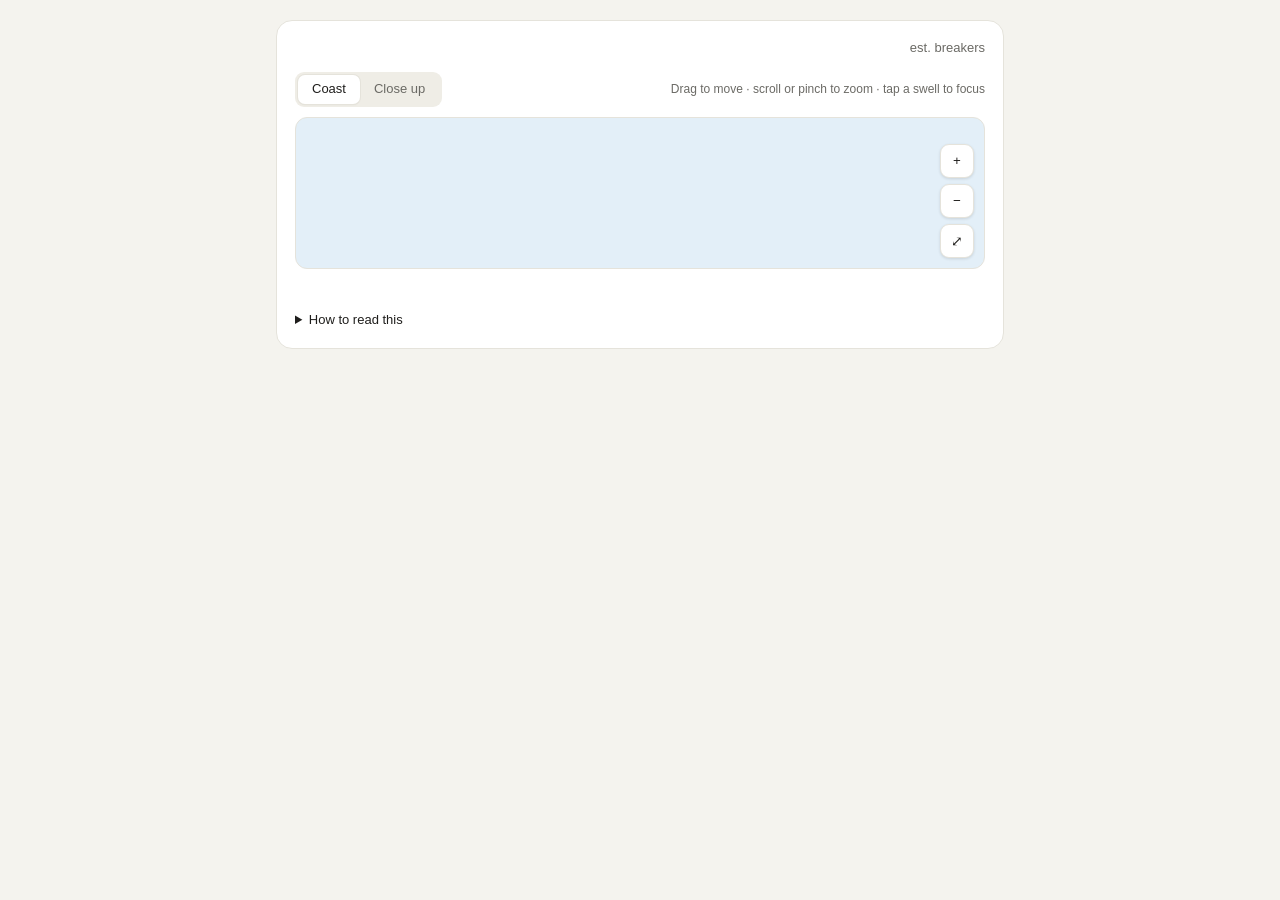
==== ribbons_template.html @ 6754f036 "Add Santa Cruz region and per-swell direction fans - Santa Cruz / Monterey Bay region with Steamer L" ====
<!doctype html>
<html lang="en">
<head>
<meta charset="utf-8">
<meta name="viewport" content="width=device-width, initial-scale=1">
<title>Swell ribbons</title>
<style>
:root{--bg:#f4f3ee;--card:#ffffff;--text:#1f1e1c;--muted:#6b6a65;--line:#e5e3db;--chip:#efede6;
  --water:#e3eff8;--deep:#3d7fb8;--contour:#8fb6d9;--land:#e4e0d3;--coast:#b9b3a1;--halo:#ffffff}
@media (prefers-color-scheme:dark){:root:not([data-theme="light"]){--bg:#161615;--card:#21211f;--text:#efede6;--muted:#a3a19a;--line:#353431;--chip:#2c2b28;
  --water:#13283c;--deep:#4f8fd0;--contour:#2f5577;--land:#34322d;--coast:#55524a;--halo:#21211f}}
:root[data-theme="dark"]{--bg:#161615;--card:#21211f;--text:#efede6;--muted:#a3a19a;--line:#353431;--chip:#2c2b28;
  --water:#13283c;--deep:#4f8fd0;--contour:#2f5577;--land:#34322d;--coast:#55524a;--halo:#21211f}
*{box-sizing:border-box}
body{margin:0;background:var(--bg);color:var(--text);font:15px/1.45 -apple-system,BlinkMacSystemFont,"Segoe UI",Roboto,sans-serif;-webkit-font-smoothing:antialiased}
main{max-width:760px;margin:0 auto;padding:20px 16px 40px}
.card{background:var(--card);border:1px solid var(--line);border-radius:16px;padding:18px}
.top{display:flex;justify-content:space-between;align-items:flex-start;gap:12px}
h1{font-size:24px;font-weight:650;margin:0;letter-spacing:-.01em}
.sub{color:var(--muted);font-size:13px}
.size{text-align:right;flex:none}
.big{font-size:34px;font-weight:650;line-height:1.05;letter-spacing:-.02em;font-variant-numeric:tabular-nums}
.summary{margin:12px 0 0;font-size:15px}
.summary b{font-weight:600}
.bar-row{display:flex;justify-content:space-between;align-items:center;gap:12px;margin:14px 0 10px}
.seg{display:inline-flex;background:var(--chip);border-radius:9px;padding:3px}
.seg button{border:0;background:transparent;color:var(--muted);font:inherit;font-size:13px;padding:5px 14px;border-radius:7px;cursor:pointer}
.seg button.on{background:var(--card);color:var(--text);box-shadow:0 0 0 1px var(--line),0 1px 2px rgba(0,0,0,.06)}
.hint{font-size:12px;color:var(--muted)}
.map{position:relative;border-radius:12px;overflow:hidden;background:var(--water);border:1px solid var(--line)}
.map svg{display:block;width:100%;height:100%;touch-action:none;cursor:grab;user-select:none;-webkit-user-select:none}
.map svg.grabbing{cursor:grabbing}
.zoom{position:absolute;right:10px;bottom:10px;display:flex;flex-direction:column;gap:6px}
.zoom button{width:34px;height:34px;border-radius:9px;border:1px solid var(--line);background:var(--card);color:var(--text);font:600 18px/1 inherit;cursor:pointer;display:grid;place-items:center;box-shadow:0 1px 3px rgba(0,0,0,.12)}
.zoom button:hover{border-color:var(--muted)}
.legend svg,.row svg{flex:none;display:block}
.flow{animation:flow 1.6s linear infinite}
@keyframes flow{to{stroke-dashoffset:var(--dash)}}
.pulse{animation:pulse 2.4s ease-out infinite;transform-box:fill-box;transform-origin:center}
@keyframes pulse{from{transform:scale(1);opacity:.55}to{transform:scale(2.6);opacity:0}}
@media (prefers-reduced-motion:reduce){.flow,.pulse{animation:none}}
.rib{cursor:pointer}
.legend{display:flex;flex-wrap:wrap;gap:6px 16px;margin-top:10px;font-size:12px;color:var(--muted)}
.legend span{display:inline-flex;align-items:center;gap:6px}
.rows{margin-top:16px;display:grid;gap:8px}
.row{display:grid;grid-template-columns:52px 1fr auto;gap:12px;align-items:center;padding:11px 12px;border:1px solid var(--line);border-radius:12px;cursor:pointer;background:transparent;color:inherit;font:inherit;text-align:left;width:100%;transition:opacity .15s,border-color .15s}
.row:hover{border-color:var(--muted)}
.row.on{border-color:var(--sw);box-shadow:inset 3px 0 0 var(--sw)}
.row.dim{opacity:.45}
.name{font-weight:600}
.meta{font-size:12px;color:var(--muted)}
.chip{display:inline-block;font-size:11px;font-weight:600;padding:1px 7px;border-radius:99px;margin-left:6px;vertical-align:1px;white-space:nowrap}
.track{position:relative;height:8px;background:var(--chip);border-radius:4px;margin-top:7px;overflow:hidden}
.track i{position:absolute;left:0;top:0;bottom:0;border-radius:4px}
.num{text-align:right;font-variant-numeric:tabular-nums;white-space:nowrap}
.num b{font-size:20px;font-weight:650;letter-spacing:-.01em}
.note{font-size:12px;color:var(--muted);margin-top:5px}
details.foot{font-size:13px;color:var(--muted);margin-top:16px}
details.foot summary{cursor:pointer;color:var(--text);font-weight:500}
details.foot p{margin:8px 0 0}
@media (max-width:520px){
  .card{padding:14px;border-radius:14px}
  main{padding:12px 10px 32px}
  h1{font-size:21px}.big{font-size:28px}
  .hint{display:none}
  .row{grid-template-columns:44px 1fr auto;gap:10px;padding:10px}
  .num b{font-size:17px}
}
</style>
</head>
<body>
<main>
<div class="card">
  <div class="top">
    <div><h1 id="spot"></h1><div class="sub" id="when"></div></div>
    <div class="size"><div class="big" id="size"></div><div class="sub">est. breakers</div></div>
  </div>
  <p class="summary" id="summary"></p>
  <div class="bar-row">
    <div class="seg" role="tablist" aria-label="Map zoom">
      <button id="z-coast" class="on" role="tab" onclick="setView('coast')">Coast</button>
      <button id="z-cove" role="tab" onclick="setView('cove')">Close up</button>
    </div>
    <span class="hint">Drag to move · scroll or pinch to zoom · tap a swell to focus</span>
  </div>
  <div class="map"><svg id="map" role="img" aria-label="Map of swells bending into the spot. Drag to move, scroll or pinch to zoom."></svg>
    <div class="zoom"><button onclick="zoomBtn(2)" aria-label="Zoom in">+</button><button onclick="zoomBtn(0.5)" aria-label="Zoom out">−</button><button onclick="setView('coast')" aria-label="Show the whole map" style="font-size:14px">⤢</button></div></div>
  <div class="legend" id="legend"></div>
  <div class="rows" id="rows"></div>
  <details class="foot">
    <summary>How to read this</summary>
    <p>Each ribbon is one swell, following the path it takes as it bends over the real seafloor (NOAA depth data).
      Its width is the swell's estimated height along the way, so you can see it shrink as it wraps in.
      The moving dots show the direction of travel.</p>
    <p>A dashed line is a swell that's out there but misses this spot. It's drawn from the part of the swell aimed most
      directly at the spot, and stops at the ring, the closest that part ever gets. The dotted line shows the gap.
      Darker water is deeper; the thin lines are the 10, 20 and 50 m depth contours.</p>
    <p>The small fan next to each swell shows its spread of directions offshore: the dashed outline is all of it,
      the solid part is what reaches the spot. Tap a swell to see its fan over the map, with a grey ring marking the
      directions that are open to the spot.</p>
    <p>Zoom in toward the spot and the map switches to a detailed 10 m depth grid, and thin colored lines appear:
      individual wave paths, so you can see them fan out or focus on the reef.</p>
  </details>
</div>
</main>
<script>
const DATA=/*DATA*/null;
const NS="http://www.w3.org/2000/svg";
let focus=null, dragged=false;
const el=(t,a,parent)=>{const e=document.createElementNS(NS,t);for(const k in a)e.setAttribute(k,a[k]);if(parent)parent.appendChild(e);return e};
const ptsToD=(p,close)=>p.length<2?"M0 0":"M"+p.map(q=>q[0]+" "+(-q[1])).join("L")+(close?"Z":"");
const shapeD=rings=>rings.map(r=>ptsToD(r,true)).join("");
const COMPASS=["N","NNE","NE","ENE","E","ESE","SE","SSE","S","SSW","SW","WSW","W","WNW","NW","NNW"];
const kind=s=>s.tp>=13?"groundswell":s.tp>=9?"swell":"wind swell";
const name=s=>`${s.tp}s ${s.short.split(" ")[1]} ${kind(s)}`;
const km=m=>m<1000?`${Math.round(m/50)*50} m`:`${(m/1000).toFixed(1)} km`;
// directions holding the middle 80% of a swell's energy, e.g. "285–330°"
function spread(s){
  const F=s.fan,rel=F.dirs.map(d=>((d-s.dp+540)%360)-180),o=rel.map((r,i)=>i).sort((a,b)=>rel[a]-rel[b]);
  const tot=F.off.reduce((a,b)=>a+b,0);let c=0,lo=null,hi=null;
  for(const i of o){c+=F.off[i];if(lo===null&&c>=0.1*tot)lo=rel[i];if(hi===null&&c>=0.9*tot)hi=rel[i]}
  return `±${Math.round((hi-lo)/2)}°`;
}
const fmt=v=>v>=10?Math.round(v):Math.round(v*10)/10;

function status(s){
  if(s.blocked){
    const bp=s.blocked_path;
    if(!bp)return{chip:"Misses",note:`The coast is in the way from this direction.`};
    return bp.hits_coast
      ?{chip:"Blocked",note:`Even the part aimed at ${DATA.spot} hits the coast ${km(bp.miss_m)} ${bp.side} of it first.`}
      :{chip:"Misses",note:`Even the part aimed at ${DATA.spot} bends away and passes ${km(bp.miss_m)} ${bp.side} of it.`};
  }
  if(s.edge_only!==undefined)return{chip:"Partly blocked",
    note:`A swell spreads over a range of directions around its average (${s.dp}°). Most of it is blocked here; only the edge coming from around ${s.edge_only}° (${COMPASS[Math.round(s.edge_only/22.5)%16]}) reaches ${DATA.spot}.`};
  if(s.strands.length>1)return{chip:`${s.strands.length} routes`,note:`Wraps in by ${s.strands.length} separate routes.`};
  return{chip:"",note:""};
}

function ribbon(xs,ys,hs,mPerFt){
  const L=[],R=[];
  for(let i=0;i<xs.length;i++){
    const a=Math.max(i-2,0),b=Math.min(i+2,xs.length-1);
    let tx=xs[b]-xs[a],ty=ys[b]-ys[a];const n=Math.hypot(tx,ty)||1;tx/=n;ty/=n;
    const w=Math.max(hs[i]*mPerFt/2,mPerFt*0.4);
    L.push([xs[i]-ty*w,ys[i]+tx*w]);R.push([xs[i]+ty*w,ys[i]-tx*w]);
  }
  return ptsToD(L.concat(R.reverse()),true);
}

// first point of a path that sits comfortably inside the view, for its label
function anchor(xs,ys,box,pad){
  const [x0,x1,y0,y1]=box;
  for(let i=0;i<xs.length;i++)if(xs[i]>x0+pad&&xs[i]<x1-pad&&ys[i]>y0+pad&&ys[i]<y1-pad)return i;
  return -1;
}

function niceScale(W){
  const t=W*0.22;const p=10**Math.floor(Math.log10(t));
  for(const m of [5,2,1])if(m*p<=t)return m*p;return p;
}

/* ---------- camera ---------- */
const WORLD=DATA.views.coast.box, FINE=DATA.views.cove.extent||DATA.views.cove.box;
const ASPECT=(WORLD[1]-WORLD[0])/(WORLD[3]-WORLD[2]);           // width / height, fixed
const MIN_W=400, MAX_W=WORLD[1]-WORLD[0];
let cam={cx:(WORLD[0]+WORLD[1])/2,cy:(WORLD[2]+WORLD[3])/2,w:MAX_W};
const box=c=>[c.cx-c.w/2,c.cx+c.w/2,c.cy-c.w/ASPECT/2,c.cy+c.w/ASPECT/2];
function clampCam(c){
  c.w=Math.min(Math.max(c.w,MIN_W),MAX_W);const h=c.w/ASPECT;
  c.cx=Math.min(Math.max(c.cx,WORLD[0]+c.w/2),WORLD[1]-c.w/2);
  c.cy=Math.min(Math.max(c.cy,WORLD[2]+h/2),WORLD[3]-h/2);
  return c;
}
function presetCam(b){                                            // fit a box, keeping the aspect
  const w=Math.max(b[1]-b[0],(b[3]-b[2])*ASPECT);
  return clampCam({cx:(b[0]+b[1])/2,cy:(b[2]+b[3])/2,w});
}
const PRESETS={coast:presetCam(WORLD),cove:presetCam(DATA.views.cove.box)};

/* ---------- static layers: built once, they just move with the camera ---------- */
const svg=document.getElementById("map");
document.querySelector(".map").style.aspectRatio=`${ASPECT}`;
const defs=el("defs",{},svg);
// soft-edged window for the 10 m detail, so it blends into the 90 m map instead of showing a box
const [fx0,fx1,fy0,fy1]=FINE,feather=Math.min(fx1-fx0,fy1-fy0)*0.09;
const fil=el("filter",{id:"feather",x:fx0-feather*3,y:-fy1-feather*3,width:fx1-fx0+feather*6,height:fy1-fy0+feather*6,filterUnits:"userSpaceOnUse"},defs);
el("feGaussianBlur",{stdDeviation:feather},fil);
const mask=el("mask",{id:"fineMask",maskUnits:"userSpaceOnUse",x:fx0-feather*3,y:-fy1-feather*3,width:fx1-fx0+feather*6,height:fy1-fy0+feather*6},defs);
el("rect",{x:fx0+feather*1.5,y:-fy1+feather*1.5,width:fx1-fx0-feather*3,height:fy1-fy0-feather*3,fill:"#fff",filter:"url(#feather)"},mask);
// and its inverse, to fade the 90 m coastline out where the 10 m one takes over
const inv=el("mask",{id:"coarseMask",maskUnits:"userSpaceOnUse",x:WORLD[0]-1e4,y:-WORLD[3]-1e4,width:WORLD[1]-WORLD[0]+2e4,height:WORLD[3]-WORLD[2]+2e4},defs);
el("rect",{x:WORLD[0]-1e4,y:-WORLD[3]-1e4,width:WORLD[1]-WORLD[0]+2e4,height:WORLD[3]-WORLD[2]+2e4,fill:"#fff"},inv);
const invHole=el("rect",{x:fx0+feather*1.5,y:-fy1+feather*1.5,width:fx1-fx0-feather*3,height:fy1-fy0-feather*3,fill:"#000",filter:"url(#feather)"},inv);

function seabed(v,parent){
  (v.bands||[]).forEach((b,i)=>{for(const sh of b.shapes)el("path",{d:shapeD(sh),fill:"var(--deep)","fill-opacity":0.10+0.08*i,"fill-rule":"evenodd"},parent)});
  for(const lev of ["10","20","50"])for(const s of (v.depth[lev]||[]))
    el("path",{d:ptsToD(s),fill:"none",stroke:"var(--contour)","stroke-width":lev==="10"?0.6:0.8,"stroke-opacity":0.8,"vector-effect":"non-scaling-stroke"},parent);
}
function land(v,parent){
  for(const sh of v.land)el("path",{d:shapeD(sh),fill:"var(--land)","fill-rule":"evenodd",stroke:"var(--coast)","stroke-width":0.8,"vector-effect":"non-scaling-stroke"},parent);
}
const gSea=el("g",{},svg);  seabed(DATA.views.coast,gSea);
const gFineSea=el("g",{mask:"url(#fineMask)"},svg);
el("rect",{x:fx0,y:-fy1,width:fx1-fx0,height:fy1-fy0,fill:"var(--water)"},gFineSea); seabed(DATA.views.cove,gFineSea);
const gRays=el("g",{mask:"url(#fineMask)"},svg);
const rayGroups=DATA.swells.map(s=>{
  const g=el("g",{},gRays);
  for(const st of s.strands)for(const [rx,ry] of (st.rays||[]))
    el("path",{d:ptsToD(rx.map((x,k)=>[x,ry[k]])),fill:"none",stroke:s.color,"stroke-opacity":0.55,"stroke-width":0.9,"vector-effect":"non-scaling-stroke"},g);
  return g;
});
const gDyn=el("g",{},svg);                                        // ribbons etc, redrawn each frame
const gLand=el("g",{mask:"url(#coarseMask)"},svg); land(DATA.views.coast,gLand);
const gFineLand=el("g",{mask:"url(#fineMask)"},svg); land(DATA.views.cove,gFineLand);
const gTop=el("g",{},svg);                                        // marker, labels, scale, north

/* ---------- per-frame drawing ---------- */
function draw(){
  const b=box(cam),[x0,x1,y0,y1]=b,W=x1-x0,H=y1-y0;
  svg.setAttribute("viewBox",`${x0} ${-y1} ${W} ${H}`);
  const px=W/Math.max(svg.clientWidth,300);
  const zoom=MAX_W/W;                                             // 1 = whole map
  const mPerFt=px*Math.min(2.4*zoom**0.3,6);
  // 10 m detail fades in as you zoom toward the spot; individual wave paths too
  const fineW=fx1-fx0, t=Math.min(Math.max((2.6*fineW-W)/(1.4*fineW),0),1);
  gFineSea.style.opacity=gFineLand.style.opacity=t;invHole.setAttribute("fill-opacity",t);
  gFineSea.style.display=gFineLand.style.display=t>0?"":"none";
  gRays.style.opacity=t;gRays.style.display=t>0?"":"none";
  rayGroups.forEach((g,i)=>g.style.display=focus!==null&&focus!==i?"none":"");
  for(const [k,c] of Object.entries(PRESETS)){
    const on=Math.abs(c.w-cam.w)<c.w*0.03&&Math.hypot(c.cx-cam.cx,c.cy-cam.cy)<c.w*0.03;
    const btn=document.getElementById("z-"+k);btn.classList.toggle("on",on);btn.setAttribute("aria-selected",on);
  }
  gDyn.replaceChildren();gTop.replaceChildren();
  const g=gDyn,labels=[],rings=[];
  DATA.swells.forEach((s,i)=>{
    const dim=focus!==null&&focus!==i, op=dim?0.1:1;
    for(const st of s.strands.filter(st=>st.x.length>=2)){
      const d=ribbon(st.x,st.y,st.h,mPerFt);
      el("path",{d,fill:"none",stroke:"var(--halo)","stroke-opacity":0.7*op,"stroke-width":px*3,"stroke-linejoin":"round"},g);
      const rb=el("path",{d,class:"rib","data-i":i,fill:s.color,"fill-opacity":(t>0.5?0.45:0.62)*op,stroke:s.color,"stroke-opacity":op,"stroke-width":px*1,"stroke-linejoin":"round"},g);
      if(!dim){
        const dash=px*14;
        el("path",{d:ptsToD(st.x.map((x,k)=>[x,st.y[k]])),fill:"none",stroke:"#fff","stroke-opacity":0.9,"stroke-width":px*1.8,
          "stroke-linecap":"round",class:"flow",style:`stroke-dasharray:${px*0.1} ${dash};--dash:${-dash}px`},g);
      }
    }
    const main=s.strands.filter(st=>st.x.length>=2).sort((a,b)=>b.share-a.share)[0];
    if(main&&!dim){const k=anchor(main.x,main.y,b,px*30);if(k>=0)labels.push({i,x:main.x[k],y:main.y[k],s,text:`${s.short} · ${fmt(s.off_ft)} ft`})}
    if(s.blocked_path&&s.blocked_path.x.length>=2){
      const bp=s.blocked_path,n=bp.x.length-1,col=s.color,o=0.85*op;
      const ex=bp.x[n],ey=bp.y[n];
      el("path",{d:`M${ex} ${-ey}L0 0`,stroke:"var(--text)","stroke-opacity":0.55*op,"stroke-width":px*1.2,"stroke-dasharray":`${px*1} ${px*4}`,"stroke-linecap":"round"},g);
      el("path",{d:ptsToD(bp.x.map((x,k)=>[x,bp.y[k]])),class:"rib","data-i":i,fill:"none",stroke:col,"stroke-opacity":o,"stroke-width":px*2.2,"stroke-dasharray":`${px*6} ${px*5}`,"stroke-linecap":"round"},g);
      el("circle",{cx:ex,cy:-ey,r:px*5,fill:"var(--halo)",stroke:col,"stroke-opacity":op,"stroke-width":px*2},gTop);
      rings.push({x:ex-px*8,y:-ey-px*8,w:px*16,h:px*16});
      if(!dim){
        const k=anchor(bp.x,bp.y,b,px*30);
        if(k>=0&&k<n-2)labels.push({i,x:bp.x[k],y:bp.y[k],s,text:`${s.short} · ${fmt(s.off_ft)} ft`,ghost:true});
        const dd=Math.hypot(ex,ey)||1;
        if(ex>x0&&ex<x1&&ey>y0&&ey<y1)labels.push({i,x:ex,y:ey,away:[ex/dd,ey/dd],s,ghost:true,
          text:bp.hits_coast?`hits the coast ${km(bp.miss_m)} away`:`misses ${DATA.spot} by ${km(bp.miss_m)}`});
      }
    }
  });

  const G=gTop;
  // focused swell: its spread of directions as a big fan over the spot, so you can see which
  // part points at open water and which part points at the coast
  if(focus!==null&&DATA.swells[focus].fan){
    const s=DATA.swells[focus],R=px*Math.min(110,svg.clientWidth*0.28);
    const win=s.fan.window||[],bins=DATA.dir_bins||[];
    el("circle",{cx:0,cy:0,r:R,fill:"var(--halo)","fill-opacity":0.55,stroke:"var(--muted)","stroke-opacity":0.5,"stroke-width":px,"stroke-dasharray":`${px*3} ${px*3}`},G);
    // the spot's open window at this period: a ring, solid where swell can get in
    bins.forEach((d,i)=>{if((win[i]||0)<0.15)return;
      const a0=(d-2.5)*Math.PI/180,a1=(d+2.5)*Math.PI/180,rr=R+px*5;
      el("path",{d:`M${rr*Math.sin(a0)} ${-rr*Math.cos(a0)}A${rr} ${rr} 0 0 1 ${rr*Math.sin(a1)} ${-rr*Math.cos(a1)}`,fill:"none",stroke:"var(--text)","stroke-opacity":0.25+0.5*win[i],"stroke-width":px*4},G)});
    el("path",{d:fanPts(s,R,0,0,"off"),fill:s.color,"fill-opacity":0.15,stroke:s.color,"stroke-width":px*1.5,"stroke-dasharray":`${px*4} ${px*3}`,"stroke-linejoin":"round"},G);
    el("path",{d:fanPts(s,R,0,0,"open"),fill:s.color,"fill-opacity":0.85,stroke:s.color,"stroke-width":px*1.5,"stroke-linejoin":"round"},G);
  }
  // spot marker
  el("circle",{cx:0,cy:0,r:px*7,fill:"var(--text)",class:"pulse"},G);
  el("circle",{cx:0,cy:0,r:px*6,fill:"var(--text)",stroke:"var(--halo)","stroke-width":px*2.5},G);
  const spotW=(DATA.spot.length*7.6+30)*px,flip=spotW>x1-px*6;
  const tx=el("text",{x:flip?-px*12:px*12,y:px*4.5,"text-anchor":flip?"end":"start","font-size":px*13,"font-weight":650,fill:"var(--text)",stroke:"var(--halo)","stroke-width":px*3.5,"paint-order":"stroke","stroke-linejoin":"round"},G);
  tx.textContent=DATA.spot;

  // swell labels: pills nudged apart and kept inside the map
  const fs=px*11.5,lh=px*20,sc=niceScale(W);
  const placed=[{x:x1-px*40,y:-y1,w:px*40,h:px*44},{x:x0,y:-y0-px*40,w:sc+px*30,h:px*40},
                {x:x1-px*54,y:-y0-px*134,w:px*54,h:px*134},                                     // zoom buttons
                {x:flip?-spotW+px*10:-px*10,y:-px*12,w:spotW,h:px*22},...rings];
  for(const L of labels){
    const w=(L.text.length*6.4+18)*px;
    if(L.away){L.x+=L.away[0]*(w/2+px*12);L.y+=L.away[1]*(lh/2+px*12)}
    let x=Math.min(Math.max(L.x-w/2,x0+px*8),x1-w-px*8),y=Math.min(Math.max(-L.y-lh/2,-y1+px*8),-y0-lh-px*8);
    const free=(cx,cy)=>cy>=-y1+px*4&&cy+lh<=-y0-px*4&&!placed.some(p=>cx<p.x+p.w+px*3&&cx+w+px*3>p.x&&cy<p.y+(p.h||lh)+px*3&&cy+lh+px*3>p.y);
    const cands=[[x,y]];
    for(let k=1;k<=10;k++)cands.push([x,y-k*(lh+px*4)],[x,y+k*(lh+px*4)]);
    for(const dx of [0.35,0.7])cands.push([Math.min(x+W*dx,x1-w-px*8),y]);
    [x,y]=cands.find(([cx,cy])=>free(cx,cy))||[x,y];
    placed.push({x,y,w});
    const gl=el("g",{class:"rib","data-i":L.i},G);
    el("rect",{x,y,width:w,height:lh,rx:lh/2,fill:L.ghost?"var(--halo)":L.s.color,stroke:L.s.color,"stroke-width":px*1.5},gl);
    const tt=el("text",{x:x+w/2,y:y+lh/2+fs*0.36,"font-size":fs,"font-weight":600,"text-anchor":"middle",fill:L.ghost?L.s.color:"#fff"},gl);
    tt.textContent=L.text;
  }

  // north arrow
  const nx=x1-px*24,ny=-y1+px*26;
  el("circle",{cx:nx,cy:ny,r:px*15,fill:"var(--halo)","fill-opacity":0.85},G);
  el("path",{d:`M${nx} ${ny-px*10}L${nx+px*5.5} ${ny+px*6}L${nx} ${ny+px*3}L${nx-px*5.5} ${ny+px*6}Z`,fill:"var(--text)"},G);
  // scale bar
  const sx=x0+px*14,sy=-y0-px*16;
  el("rect",{x:sx-px*6,y:sy-px*18,width:sc+px*12,height:px*28,rx:px*5,fill:"var(--halo)","fill-opacity":0.85},G);
  el("path",{d:`M${sx} ${sy-px*4}V${sy}H${sx+sc}V${sy-px*4}`,fill:"none",stroke:"var(--text)","stroke-width":px*1.5},G);
  const stx=el("text",{x:sx+sc/2,y:sy-px*6,"font-size":px*11,"text-anchor":"middle",fill:"var(--text)"},G);
  stx.textContent=sc>=1000?`${sc/1000} km`:`${sc} m`;
}

let raf=0;const redraw=()=>{if(!raf)raf=requestAnimationFrame(()=>{raf=0;draw()})};

/* ---------- interaction ---------- */
function toWorld(clientX,clientY){
  const r=svg.getBoundingClientRect(),[x0,,,y1]=box(cam);
  return [x0+(clientX-r.left)/r.width*cam.w, y1-(clientY-r.top)/r.height*(cam.w/ASPECT)];
}
function zoomAt(f,clientX,clientY){                               // f > 1 zooms in, keeping the point under the cursor fixed
  const [wx,wy]=toWorld(clientX,clientY);
  const w=Math.min(Math.max(cam.w/f,MIN_W),MAX_W),k=w/cam.w;
  cam.cx=wx+(cam.cx-wx)*k;cam.cy=wy+(cam.cy-wy)*k;cam.w=w;clampCam(cam);redraw();
}
let anim=0;
function flyTo(target,ms=450){
  cancelAnimationFrame(anim);const from={...cam},t0=performance.now();
  const step=now=>{
    const u=Math.min((now-t0)/ms,1),e=u<.5?2*u*u:1-(-2*u+2)**2/2;
    const lw=Math.log(from.w)+(Math.log(target.w)-Math.log(from.w))*e;
    cam={cx:from.cx+(target.cx-from.cx)*e,cy:from.cy+(target.cy-from.cy)*e,w:Math.exp(lw)};
    draw();if(u<1)anim=requestAnimationFrame(step);
  };
  anim=requestAnimationFrame(step);
}
function setView(v){flyTo(PRESETS[v])}
function zoomBtn(f){const r=svg.getBoundingClientRect();cancelAnimationFrame(anim);
  const w=Math.min(Math.max(cam.w/f,MIN_W),MAX_W);flyTo(clampCam({...cam,w}),250)}

svg.addEventListener("wheel",e=>{
  e.preventDefault();cancelAnimationFrame(anim);
  const dy=e.deltaMode===1?e.deltaY*16:e.deltaY;
  zoomAt(Math.exp(-dy*(e.ctrlKey?0.01:0.002)),e.clientX,e.clientY);
},{passive:false});
svg.addEventListener("dblclick",e=>{e.preventDefault();const [wx,wy]=toWorld(e.clientX,e.clientY);
  flyTo(clampCam({cx:wx,cy:wy,w:cam.w/2}),300)});

const ptrs=new Map();let pinch=null,downAt=null;
svg.addEventListener("pointerdown",e=>{
  cancelAnimationFrame(anim);
  ptrs.set(e.pointerId,{x:e.clientX,y:e.clientY});
  if(ptrs.size===1){downAt={x:e.clientX,y:e.clientY};dragged=false}
  if(ptrs.size===2){const [a,b]=[...ptrs.values()];pinch={d:Math.hypot(a.x-b.x,a.y-b.y),mx:(a.x+b.x)/2,my:(a.y+b.y)/2};dragged=true}
});
svg.addEventListener("pointermove",e=>{
  const p=ptrs.get(e.pointerId);if(!p)return;
  const r=svg.getBoundingClientRect(),mpp=cam.w/r.width;
  if(ptrs.size===1){
    if(!dragged&&Math.hypot(e.clientX-downAt.x,e.clientY-downAt.y)>5){dragged=true;svg.setPointerCapture(e.pointerId);svg.classList.add("grabbing")}
    if(dragged){cam.cx-=(e.clientX-p.x)*mpp;cam.cy+=(e.clientY-p.y)*mpp;clampCam(cam);redraw()}
  }
  p.x=e.clientX;p.y=e.clientY;
  if(ptrs.size===2&&pinch){
    const [a,b]=[...ptrs.values()],d=Math.hypot(a.x-b.x,a.y-b.y),mx=(a.x+b.x)/2,my=(a.y+b.y)/2;
    cam.cx-=(mx-pinch.mx)*mpp;cam.cy+=(my-pinch.my)*mpp;
    zoomAt(d/pinch.d,mx,my);pinch={d,mx,my};
  }
});
const up=e=>{
  ptrs.delete(e.pointerId);if(ptrs.size<2)pinch=null;
  if(ptrs.size===0)svg.classList.remove("grabbing");
};
svg.addEventListener("pointerup",up);svg.addEventListener("pointercancel",up);
svg.addEventListener("click",e=>{                                 // tap a ribbon or label to focus it
  if(dragged)return;
  const hit=e.target.closest("[data-i]");
  if(hit){const i=+hit.dataset.i;focus=focus===i?null:i;render()}
});

// A swell's spread of directions as a fan around a centre point, petals pointing where it comes FROM.
// Outline = all of the swell offshore; solid = the part that reaches the spot. Radius ~ height.
function fanPts(s,R,cx,cy,key){
  const F=s.fan;if(!F||!F.dirs.length)return"";
  const idx=F.dirs.map((d,i)=>i).sort((a,b)=>((F.dirs[a]-s.dp+540)%360)-((F.dirs[b]-s.dp+540)%360));
  const pts=[[cx,cy]];
  for(const i of idx){
    const v=Math.sqrt(key==="open"?F.off[i]*F.open[i]:F.off[i]);          // radius ~ height, not energy
    for(const db of [-2.5,2.5]){const b=(F.dirs[i]+db)*Math.PI/180;pts.push([cx+R*v*Math.sin(b),cy-R*v*Math.cos(b)])}
  }
  return "M"+pts.map(p=>p[0].toFixed(2)+" "+p[1].toFixed(2)).join("L")+"Z";
}
function fanSVG(s,size){
  const r=size/2,R=r-3;
  return `<svg width="${size}" height="${size}" viewBox="0 0 ${size} ${size}" aria-label="spread of directions; filled part reaches the spot">
    <circle cx="${r}" cy="${r}" r="${r-1}" fill="none" stroke="var(--line)" stroke-width="1.5"/>
    <text x="${r}" y="8.5" font-size="7.5" text-anchor="middle" fill="var(--muted)">N</text>
    <path d="${fanPts(s,R,r,r,"off")}" fill="${s.color}" fill-opacity=".14" stroke="${s.color}" stroke-opacity=".7" stroke-width="1" stroke-dasharray="2 2" stroke-linejoin="round"/>
    <path d="${fanPts(s,R,r,r,"open")}" fill="${s.color}" stroke="${s.color}" stroke-width="1" stroke-linejoin="round"/>
    <circle cx="${r}" cy="${r}" r="2.2" fill="var(--text)"/>
  </svg>`;
}

function dial(s,size){
  const r=size/2,a=(s.dp-90)*Math.PI/180,len=r*0.78;
  const fx=r+Math.cos(a)*len,fy=r+Math.sin(a)*len,tx=r-Math.cos(a)*len*0.35,ty=r-Math.sin(a)*len*0.35;
  const h=size*0.16,b=Math.atan2(ty-fy,tx-fx);
  return `<svg width="${size}" height="${size}" viewBox="0 0 ${size} ${size}" aria-label="from ${s.dp}°">
    <circle cx="${r}" cy="${r}" r="${r-1}" fill="none" stroke="var(--line)" stroke-width="1.5"/>
    <text x="${r}" y="9" font-size="7.5" text-anchor="middle" fill="var(--muted)">N</text>
    <line x1="${fx}" y1="${fy}" x2="${tx}" y2="${ty}" stroke="${s.color}" stroke-width="3" stroke-linecap="round"/>
    <path d="M${tx-h*Math.cos(b-0.6)} ${ty-h*Math.sin(b-0.6)}L${tx} ${ty}L${tx-h*Math.cos(b+0.6)} ${ty-h*Math.sin(b+0.6)}" fill="none" stroke="${s.color}" stroke-width="3" stroke-linecap="round" stroke-linejoin="round"/>
  </svg>`;
}

function rows(){
  const box=document.getElementById("rows");box.innerHTML="";
  const maxOff=Math.max(...DATA.swells.map(s=>s.off_ft));
  const small=matchMedia("(max-width:520px)").matches;
  DATA.swells.forEach((s,i)=>{
    const b=document.createElement("button");
    b.className="row"+(focus===i?" on":focus!==null?" dim":"");b.style.setProperty("--sw",s.color);
    const pct=Math.round(100*s.site_ft/Math.max(s.off_ft,0.01)),st=status(s);
    const chipCol=s.blocked?"var(--muted)":s.color;
    b.innerHTML=`${s.fan?fanSVG(s,small?44:52):dial(s,small?34:40)}
      <span><span class="name">${name(s)}</span>${st.chip?`<span class="chip" style="color:${chipCol};background:color-mix(in srgb, ${chipCol} 14%, transparent)">${st.chip}</span>`:""}
      <div class="meta">from ${s.dp}° (${COMPASS[Math.round(s.dp/22.5)%16]})${s.fan?` · spread ${spread(s)}`:""} · ${fmt(s.off_ft)} ft offshore</div>
      <div class="track" title="faint: offshore height · solid: height at the spot">
        <i style="width:${100*s.off_ft/maxOff}%;background:${s.color};opacity:.22"></i>
        <i style="width:${Math.max(100*s.site_ft/maxOff,1)}%;background:${s.color}"></i></div>
      ${st.note?`<div class="note">${st.note}</div>`:""}</span>
      <span class="num"><b>${fmt(s.site_ft)} ft</b><div class="meta">${s.blocked?"doesn't arrive":pct+"% gets in"}</div></span>`;
    b.onclick=()=>{focus=focus===i?null:i;render()};
    box.appendChild(b);
  });
}

function legend(){
  const hasBlocked=DATA.swells.some(s=>s.blocked_path);
  const fanNote=focus!==null&&DATA.swells[focus].fan?`<span><svg width="22" height="14"><path d="M11 13L3 3A11 11 0 0 1 19 3Z" fill="var(--muted)" fill-opacity=".2" stroke="var(--muted)" stroke-dasharray="2 2"/><path d="M11 13L8 2A11 11 0 0 1 14 2Z" fill="var(--muted)"/></svg>Fan: the directions in this swell. Solid = reaches ${DATA.spot}, outline only = blocked. Grey ring = directions open to ${DATA.spot}.</span>`:"";
  document.getElementById("legend").innerHTML=fanNote+
    `<span><svg width="26" height="10"><path d="M1 3L25 1V9L1 7Z" fill="var(--muted)" fill-opacity=".5"/></svg>Swell reaching the spot · width = height</span>`+
    (hasBlocked?`<span><svg width="26" height="10"><path d="M1 5H25" stroke="var(--muted)" stroke-width="2" stroke-dasharray="4 4"/></svg>Swell that misses the spot (ring = closest it gets)</span>`:"");
}

function summary(){
  const S=DATA.swells;if(!S.length)return"No swell above 1 ft offshore right now.";
  const m=S[DATA.main??0],rest=S.filter(s=>s!==m);
  let txt=`Mostly the <b style="color:${m.color}">${name(m)}</b>: ${fmt(m.off_ft)} ft offshore, about ${fmt(m.site_ft)} ft by the time it reaches ${DATA.spot}.`;
  const blocked=rest.filter(s=>s.blocked),small=rest.filter(s=>!s.blocked);
  if(small.length)txt+=` ${small.length===1?"One other swell adds":`${small.length} other swells add`} ${small.every(s=>s.site_ft<0.4*m.site_ft)?"a little":"to it"}.`;
  if(blocked.length)txt+=` The ${blocked.map(s=>s.short).join(" and ")} ${blocked.length>1?"are":"is"} out there, but ${blocked.length>1?"they miss":"it misses"} ${DATA.spot}.`;
  return txt;
}

function render(){draw();rows();legend()}
document.title=`${DATA.spot} swells`;
document.getElementById("spot").textContent=DATA.spot;
document.getElementById("when").textContent=`${DATA.time} · ${DATA.buoy_label||"buoy "+DATA.buoy}`;
document.getElementById("size").textContent=`${DATA.breakers[0]}–${DATA.breakers[1]} ft`;
document.getElementById("summary").innerHTML=summary();
legend();render();
addEventListener("resize",redraw);
</script>
</body>
</html>
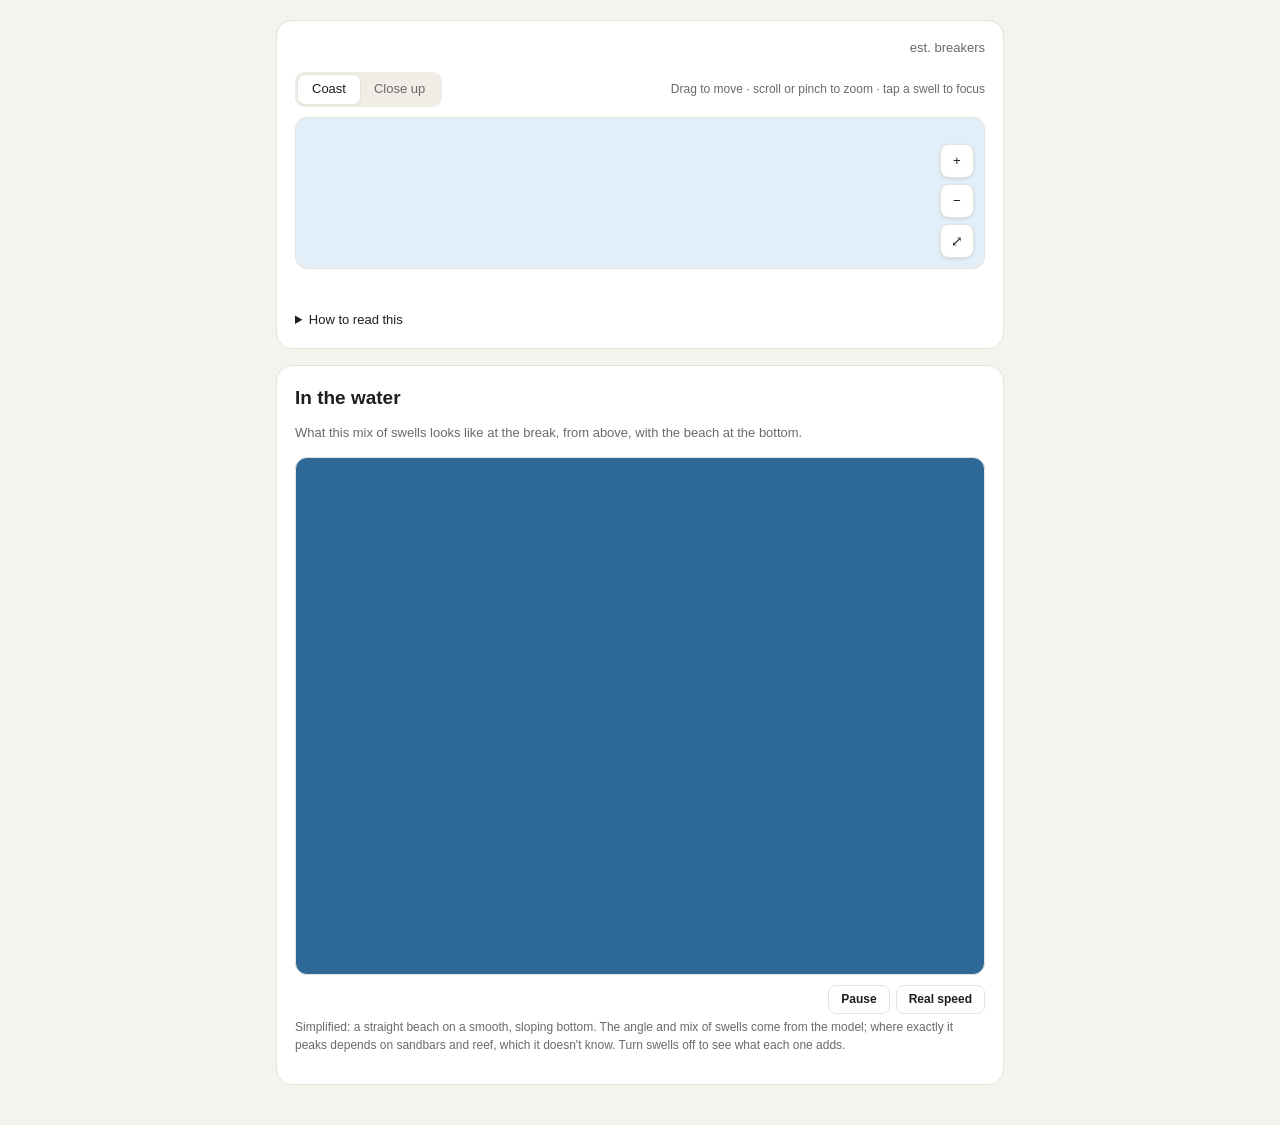
==== commit fe719136: "Add "In the water" section: animated lineup view and plain-English summary Each swell's arrival angl" ====
--- a/ribbons_template.html
+++ b/ribbons_template.html
@@ -15,6 +15,18 @@
 body{margin:0;background:var(--bg);color:var(--text);font:15px/1.45 -apple-system,BlinkMacSystemFont,"Segoe UI",Roboto,sans-serif;-webkit-font-smoothing:antialiased}
 main{max-width:760px;margin:0 auto;padding:20px 16px 40px}
 .card{background:var(--card);border:1px solid var(--line);border-radius:16px;padding:18px}
+.card+.card{margin-top:16px}
+.water h2{font-size:19px;font-weight:650;margin:0}
+.wsum p{margin:10px 0 0}
+.lineup-wrap{margin-top:14px;border-radius:12px;overflow:hidden;border:1px solid var(--line);background:#2e6896}
+#lineup{display:block;width:100%;aspect-ratio:4/3}
+.lineup-ctl{display:flex;justify-content:space-between;align-items:flex-start;gap:10px;flex-wrap:wrap;margin-top:10px}
+.togs{display:flex;flex-wrap:wrap;gap:6px}
+.tog{display:inline-flex;align-items:center;gap:6px;font-size:12px;font-weight:600;padding:4px 10px 4px 6px;border-radius:99px;border:1px solid var(--line);cursor:pointer;user-select:none}
+.tog input{accent-color:var(--sw);margin:0}
+.tog:has(input:not(:checked)){opacity:.5}
+.btns{display:flex;gap:6px}
+.btn{font:inherit;font-size:12px;font-weight:600;padding:5px 12px;border-radius:8px;border:1px solid var(--line);background:var(--card);color:var(--text);cursor:pointer}
 .top{display:flex;justify-content:space-between;align-items:flex-start;gap:12px}
 h1{font-size:24px;font-weight:650;margin:0;letter-spacing:-.01em}
 .sub{color:var(--muted);font-size:13px}
@@ -102,6 +114,18 @@
       individual wave paths, so you can see them fan out or focus on the reef.</p>
   </details>
 </div>
+<div class="card water" id="water">
+  <h2>In the water</h2>
+  <p class="sub">What this mix of swells looks like at the break, from above, with the beach at the bottom.</p>
+  <div id="water-summary" class="wsum"></div>
+  <div class="lineup-wrap"><canvas id="lineup" aria-label="Animated view of the swells arriving at the break"></canvas></div>
+  <div class="lineup-ctl">
+    <div id="lineup-swells" class="togs"></div>
+    <div class="btns"><button id="lineup-play" class="btn">Pause</button><button id="lineup-speed" class="btn">Real speed</button></div>
+  </div>
+  <p class="note">Simplified: a straight beach on a smooth, sloping bottom. The angle and mix of swells come from the model;
+    where exactly it peaks depends on sandbars and reef, which it doesn't know. Turn swells off to see what each one adds.</p>
+</div>
 </main>
 <script>
 const DATA=/*DATA*/null;
@@ -470,6 +494,143 @@
 document.getElementById("summary").innerHTML=summary();
 legend();render();
 addEventListener("resize",redraw);
+/* ---------- In the water: what the swell mix looks like at the break ---------- */
+const relAngle=(arr,sn)=>((arr-sn+540)%360)-180;          // + = from your left as you face the beach
+function arrivals(s){                                       // share-weighted arrival direction at the spot
+  const st=s.strands.filter(t=>t.arr!==undefined);if(!st.length)return null;
+  const C=st.reduce((a,t)=>a+t.share*Math.cos(t.arr*Math.PI/180),0),S=st.reduce((a,t)=>a+t.share*Math.sin(t.arr*Math.PI/180),0);
+  return (Math.atan2(S,C)*180/Math.PI+360)%360;
+}
+function waterSummary(){
+  const sn=DATA.shore_normal;if(sn===undefined)return"";
+  const live=DATA.swells.filter(s=>!s.blocked&&s.strands.length&&s.site_ft>=0.3);
+  if(!live.length)return"Nothing much is reaching the spot right now.";
+  const m=live.reduce((a,b)=>b.site_ft>a.site_ft?b:a),am=arrivals(m),a=relAngle(am,sn),side=a>0?"left":"right";
+  const out=[];
+  const bent=Math.abs(relAngle(am,m.dp));
+  let dir=`<b style="color:${m.color}">${name(m)}</b> reaches the break from the ${COMPASS[Math.round(am/22.5)%16]} (about ${Math.round(am)}°)${bent>30?`: it starts out from ${m.dp}° and bends about ${Math.round(bent)}° on the way in`:""}. `;
+  if(Math.abs(a)<10)dir+=`That's almost straight onto the beach, so expect A-frame peaks or close-outs rather than long peeling walls.`;
+  else if(Math.abs(a)<=55)dir+=`Facing the beach, it comes from your ${side} at about ${Math.round(Math.abs(a))}°, so the angle favors <b>${a>0?"rights":"lefts"}</b>.`;
+  else dir+=`It's wrapping in at a steep angle (${Math.round(Math.abs(a))}° from your ${side} as you face the beach), so it runs along the shore: long <b>${a>0?"rights":"lefts"}</b> if the bottom lets it peel.`;
+  if(m.strands.length>1){const d=m.strands.map(t=>t.arr);const sp=Math.max(...d)-Math.min(...d);
+    if(sp>12)dir+=` It arrives by ${m.strands.length} routes about ${Math.round(sp)}° apart, so the peaks shift around.`}
+  out.push(dir);
+  const others=live.filter(s=>s!==m),bigO=others.filter(s=>s.site_ft>=0.25*m.site_ft);
+  for(const s of bigO){const as=arrivals(s),d=Math.abs(relAngle(as,am));
+    out.push(`The <b style="color:${s.color}">${s.short}</b> (${fmt(s.site_ft)} ft here) ${d>20?`comes from a different angle (${Math.round(as)}°), so lines cross and you get shifty peaks`:s.tp<9?"lines up with it but adds bumps and texture on the face":"lines up with it and adds size"}.`)}
+  if(others.length>bigO.length)out.push(`${bigO.length?"The rest are":"The other swells are"} too small to notice much.`);
+  const share=m.site_ft**2/live.reduce((t,s)=>t+s.site_ft**2,0);
+  out.push(m.tp>=13&&share>0.7?`Mostly one clean ${m.tp}s groundswell: expect distinct sets with lulls between, and a lot of push for the size.`
+    :m.tp>=13?`A groundswell mixed with other swells: sets are less distinct and it can feel busier between them.`
+    :`Short-period swell: waves come more steadily, closer together and weaker than the size suggests.`);
+  return out.map(t=>`<p>${t}</p>`).join("");
+}
+
+// Sum of wave trains on a flat, straight beach, viewed from above with the open ocean at the top.
+function lineup(){
+  const cv=document.getElementById("lineup");if(!cv||DATA.shore_normal===undefined)return;
+  const sn=DATA.shore_normal,h=Math.max(DATA.depth||8,2),g=9.81;
+  const live=DATA.swells.map((s,i)=>({s,i})).filter(o=>!o.s.blocked&&o.s.strands.length&&o.s.site_ft>=0.3);
+  const on=new Set(live.map(o=>o.i));
+  const kOf=T=>{const w=2*Math.PI/T;let k=w*w/g/Math.sqrt(Math.tanh(w*w*h/g));for(let n=0;n<8;n++){const f=g*k*Math.tanh(k*h)-w*w,d=g*Math.tanh(k*h)+g*k*h/Math.cosh(k*h)**2;k-=f/d}return k};
+  let rng=7;const rnd=()=>((rng=(rng*16807)%2147483647)/2147483647);
+  const comps=[];
+  for(const {s,i} of live)for(const st of s.strands){
+    const n=5,sp=Math.max(st.arr_spread||0,s.tp>=13?3:7);
+    for(let j=0;j<n;j++){
+      const T=s.tp*(1+(rnd()-0.5)*(s.tp>=13?0.06:0.14)),k=kOf(T);
+      // travel bearing relative to "out to sea" (screen up); a bearing rel points to (sin rel, -cos rel) on screen
+      const trav=(st.arr+180+(j-(n-1)/2)/((n-1)/2)*sp-sn)*Math.PI/180;
+      comps.push({i,A:s.site_ft*Math.sqrt(st.share/n),kx:k*Math.sin(trav),ky:-k*Math.cos(trav),k,w:2*Math.PI/T,ph:rnd()*2*Math.PI});
+    }
+  }
+  const Lmax=Math.max(...live.map(o=>2*Math.PI/kOf(o.s.tp)),60);
+  const Wm=Math.max(320,2.4*Lmax),Hm=Wm*0.75;              // metres shown
+  const NX=168,NY=126,buf=document.createElement("canvas");buf.width=NX;buf.height=NY;
+  const bctx=buf.getContext("2d"),img=bctx.createImageData(NX,NY),ctx=cv.getContext("2d");
+  const xs=Float32Array.from({length:NX},(_,i)=>(i/(NX-1)-0.5)*Wm),ys=Float32Array.from({length:NY},(_,j)=>j/(NY-1)*Hm);
+  const beachY=0.86,breakY=0.62;                            // fractions of the height
+  let speed=1,playing=!matchMedia("(prefers-reduced-motion:reduce)").matches,t=0,last=null,visible=true;
+  const dark=()=>matchMedia("(prefers-color-scheme:dark)").matches&&document.documentElement.dataset.theme!=="light"||document.documentElement.dataset.theme==="dark";
+  function frame(){
+    const pal=dark()?{deep:[24,52,80],shal:[44,96,120],sand:[70,64,54],foam:[220,232,240]}:{deep:[46,104,150],shal:[96,170,190],sand:[226,214,184],foam:[255,255,255]};
+    const act=comps.filter(c=>on.has(c.i));
+    const tot=2.2*Math.sqrt(act.reduce((a,c)=>a+c.A*c.A/2,0))||1;        // ~2.2 x rms: crests land near +1
+    const kRef=act.length?act.reduce((a,c)=>c.A>a.A?c:a).k:0.05;
+    const cxr=new Float32Array(NX*act.length),cxi=new Float32Array(NX*act.length);
+    act.forEach((c,n)=>{for(let x=0;x<NX;x++){const p=c.kx*xs[x];cxr[n*NX+x]=Math.cos(p);cxi[n*NX+x]=Math.sin(p)}});
+    const d=img.data;
+    for(let y=0;y<NY;y++){
+      const fy=y/(NY-1);
+      if(fy>=beachY){for(let x=0;x<NX;x++){const o=4*(y*NX+x);d[o]=pal.sand[0];d[o+1]=pal.sand[1];d[o+2]=pal.sand[2];d[o+3]=255}continue}
+      const cyr=[],cyi=[];
+      for(const c of act){const p=c.ky*ys[y]-c.w*t+c.ph;cyr.push(c.A*Math.cos(p));cyi.push(c.A*Math.sin(p))}
+      const depthMix=fy/beachY;                            // shallower toward the beach
+      const base=pal.deep.map((v,k)=>v+(pal.shal[k]-v)*depthMix);
+      for(let x=0;x<NX;x++){
+        let eta=0,slope=0;
+        for(let n=0;n<act.length;n++){const ar=cxr[n*NX+x],ai=cxi[n*NX+x];eta+=ar*cyr[n]-ai*cyi[n];slope-=act[n].ky*(ar*cyi[n]+ai*cyr[n])}
+        const e=eta/tot,sl=slope/tot/kRef;                    // both about -1..1
+        let r=base[0],gg=base[1],b=base[2];
+        // real swell has sharp crests and wide flat troughs: light up just the top of each wave
+        const cr=Math.min(1,Math.max(0,(e-0.3)/0.45)),crest=cr*cr*(3-2*cr);
+        const lit=Math.max(-0.5,Math.min(0.75,0.22*e+0.55*crest-sl*0.06));
+        r+=lit*90;gg+=lit*90;b+=lit*90;
+        // whitewater: crests break once they reach the shallows
+        if(fy>breakY){const z=(fy-breakY)/(beachY-breakY),thr=0.75-0.6*z;
+          if(e>thr){const f=Math.min(1,(e-thr)*5);r+=(pal.foam[0]-r)*f;gg+=(pal.foam[1]-gg)*f;b+=(pal.foam[2]-b)*f}}
+        if(fy>beachY-0.025){const f=(fy-(beachY-0.025))/0.025*0.6;r+=(pal.foam[0]-r)*f;gg+=(pal.foam[1]-gg)*f;b+=(pal.foam[2]-b)*f}
+        const o=4*(y*NX+x);d[o]=r;d[o+1]=gg;d[o+2]=b;d[o+3]=255;
+      }
+    }
+    bctx.putImageData(img,0,0);
+    const W=cv.width,H=cv.height;ctx.imageSmoothingEnabled=true;ctx.imageSmoothingQuality="high";ctx.drawImage(buf,0,0,W,H);
+    overlay(W,H,act);
+  }
+  function overlay(W,H,act){
+    const s=W/600;ctx.save();ctx.font=`600 ${13*s}px -apple-system,BlinkMacSystemFont,sans-serif`;ctx.textBaseline="middle";
+    const pill=(txt,x,y,bg,fg)=>{const w=ctx.measureText(txt).width+16*s;ctx.fillStyle=bg;ctx.beginPath();ctx.roundRect(x-w/2,y-11*s,w,22*s,11*s);ctx.fill();ctx.fillStyle=fg;ctx.textAlign="center";ctx.fillText(txt,x,y)};
+    pill("Beach",W/2,H*(beachY+0.07),"rgba(0,0,0,.35)","#fff");
+    pill("Open ocean",W/2,16*s+4*s,"rgba(0,0,0,.35)","#fff");
+    // where each swell comes in from: arrows along the top edge
+    live.filter(o=>on.has(o.i)).forEach(({s:sw},k)=>{
+      const rel=(arrivals(sw)+180-sn)*Math.PI/180,dx=Math.sin(rel),dy=-Math.cos(rel);
+      const cx=W*(0.18+0.64*(live.length>1?k/(live.length-1):0.5)),cy=H*0.2,L=34*s;
+      ctx.strokeStyle=sw.color;ctx.fillStyle=sw.color;ctx.lineWidth=4*s;ctx.lineCap="round";
+      ctx.beginPath();ctx.moveTo(cx-dx*L,cy-dy*L);ctx.lineTo(cx+dx*L*0.6,cy+dy*L*0.6);ctx.stroke();
+      const hx=cx+dx*L,hy=cy+dy*L,an=Math.atan2(dy,dx);ctx.beginPath();ctx.moveTo(hx,hy);
+      ctx.lineTo(hx-12*s*Math.cos(an-0.5),hy-12*s*Math.sin(an-0.5));ctx.lineTo(hx-12*s*Math.cos(an+0.5),hy-12*s*Math.sin(an+0.5));ctx.closePath();ctx.fill();
+      pill(sw.short,cx-dx*L*1.2,cy-dy*L*1.2-16*s,sw.color,"#fff");
+    });
+    // north arrow: compass north relative to "out to sea = up"
+    const na=(0-sn)*Math.PI/180,nx=W-28*s,ny=28*s;          // north, relative to "out to sea = up"
+    ctx.fillStyle="rgba(255,255,255,.85)";ctx.beginPath();ctx.arc(nx,ny,16*s,0,7);ctx.fill();
+    ctx.translate(nx,ny);ctx.rotate(na);ctx.fillStyle="#1f1e1c";ctx.beginPath();ctx.moveTo(0,-11*s);ctx.lineTo(6*s,7*s);ctx.lineTo(0,3*s);ctx.lineTo(-6*s,7*s);ctx.closePath();ctx.fill();
+    ctx.restore();
+    // scale
+    ctx.save();const sc=Lmax>150?100:50,px=sc/Wm*W;ctx.fillStyle="rgba(255,255,255,.85)";ctx.beginPath();ctx.roundRect(10*s,H*beachY-34*s,px+20*s,26*s,6*s);ctx.fill();
+    ctx.strokeStyle="#1f1e1c";ctx.lineWidth=1.5*s;ctx.beginPath();ctx.moveTo(20*s,H*beachY-14*s);ctx.lineTo(20*s+px,H*beachY-14*s);ctx.stroke();
+    ctx.fillStyle="#1f1e1c";ctx.font=`${11*s}px -apple-system,sans-serif`;ctx.textAlign="center";ctx.fillText(`${sc} m`,20*s+px/2,H*beachY-24*s);ctx.restore();
+  }
+  function size(){const r=cv.getBoundingClientRect(),dpr=Math.min(devicePixelRatio||1,2);cv.width=Math.round(r.width*dpr);cv.height=Math.round(r.width*0.75*dpr);frame()}
+  function loop(now){
+    if(last!==null&&playing&&visible)t+=Math.min((now-last)/1000,0.1)*speed;
+    last=now;if(playing&&visible)frame();requestAnimationFrame(loop);
+  }
+  // controls
+  const chips=document.getElementById("lineup-swells");
+  chips.innerHTML=live.map(({s,i})=>`<label class="tog" style="--sw:${s.color}"><input type="checkbox" checked data-i="${i}"><span>${s.short} · ${fmt(s.site_ft)} ft</span></label>`).join("");
+  chips.onchange=e=>{const i=+e.target.dataset.i;e.target.checked?on.add(i):on.delete(i);frame()};
+  const pb=document.getElementById("lineup-play"),sb=document.getElementById("lineup-speed");
+  const setPB=()=>{pb.textContent=playing?"Pause":"Play";pb.setAttribute("aria-pressed",!playing)};
+  pb.onclick=()=>{playing=!playing;setPB()};setPB();
+  sb.onclick=()=>{speed=speed===1?3:1;sb.textContent=speed===1?"Real speed":"3× speed"};
+  new IntersectionObserver(es=>{visible=es[0].isIntersecting}).observe(cv);
+  addEventListener("resize",size);size();requestAnimationFrame(loop);
+}
+document.getElementById("water-summary").innerHTML=waterSummary();
+lineup();
+
 </script>
 </body>
 </html>
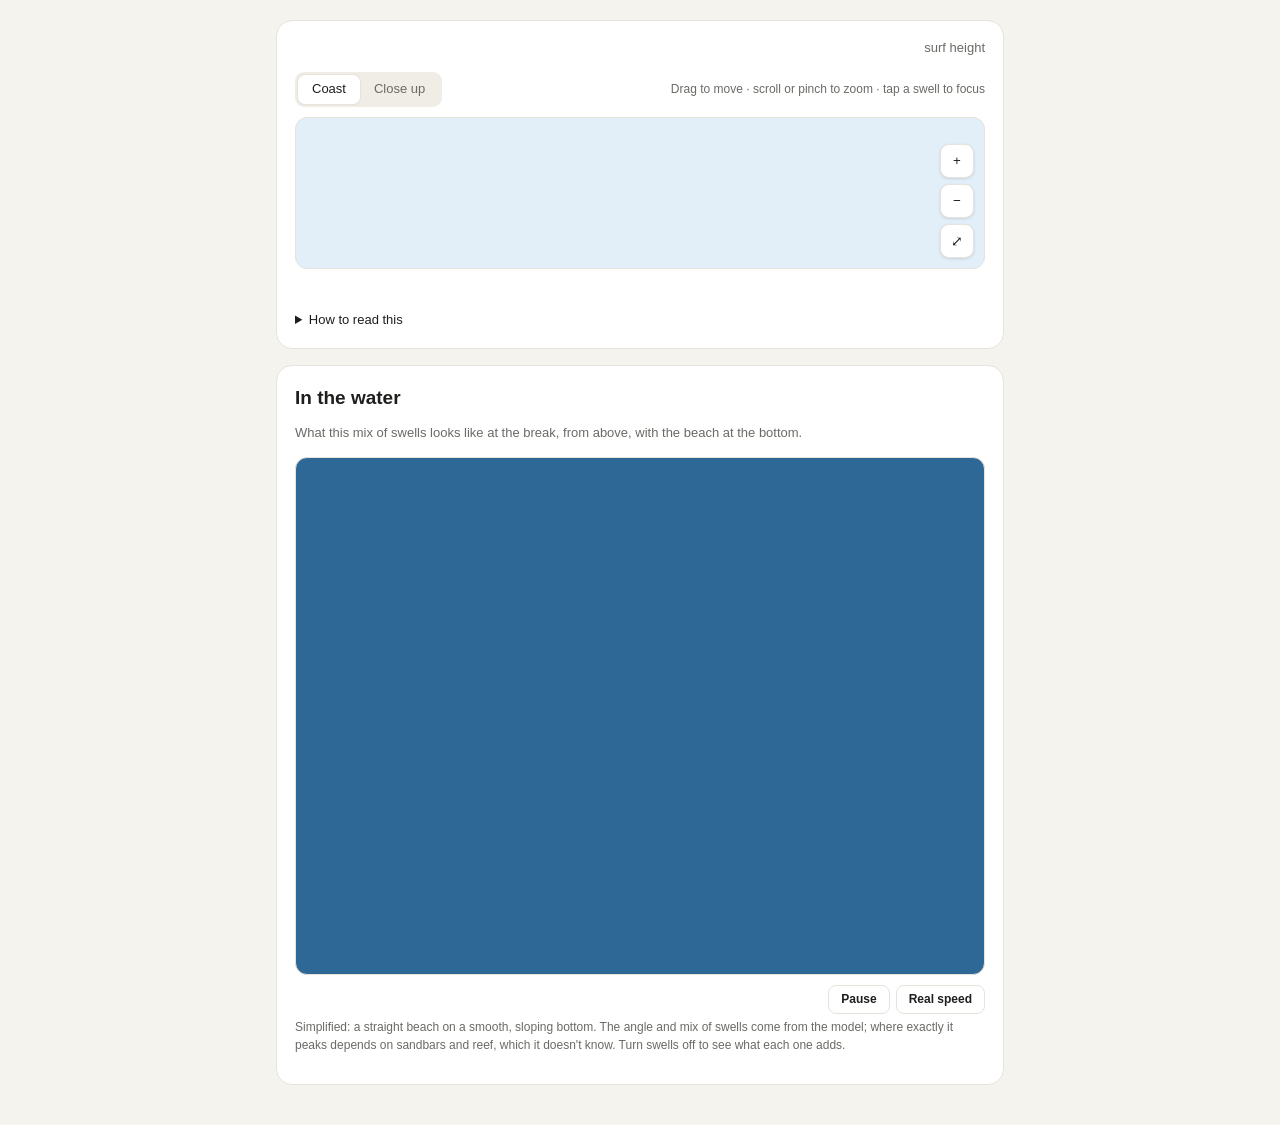
==== commit f4be324b: "Check spot grids against CDIP's MOP model; define surf height check_mop.py traces a table at the CDI" ====
--- a/ribbons_template.html
+++ b/ribbons_template.html
@@ -16,6 +16,21 @@
 main{max-width:760px;margin:0 auto;padding:20px 16px 40px}
 .card{background:var(--card);border:1px solid var(--line);border-radius:16px;padding:18px}
 .card+.card{margin-top:16px}
+.fc h2{font-size:19px;font-weight:650;margin:0}
+.days{display:grid;grid-template-columns:repeat(7,minmax(0,1fr));gap:6px;margin-top:14px}
+.day{border:1px solid var(--line);border-radius:10px;padding:8px 6px;text-align:center;cursor:pointer;background:transparent;color:inherit;font:inherit;min-width:0}
+.day:hover,.day.on{border-color:var(--deep)}
+.day .dn{font-size:12px;color:var(--muted);font-weight:600}
+.day .dh{font-size:17px;font-weight:650;font-variant-numeric:tabular-nums;letter-spacing:-.01em;margin-top:2px;white-space:nowrap}
+.day .dh small{font-size:11px;font-weight:500;color:var(--muted)}
+.day .ds{font-size:11px;color:var(--muted);margin-top:2px;white-space:nowrap;overflow:hidden;text-overflow:ellipsis}
+.chart{position:relative;margin-top:12px}
+.chart svg{display:block;width:100%;overflow:visible;touch-action:pan-y}
+.tip{position:absolute;top:0;pointer-events:none;background:var(--card);border:1px solid var(--line);border-radius:10px;padding:8px 10px;font-size:12px;box-shadow:0 2px 10px rgba(0,0,0,.12);min-width:170px;max-width:230px;display:none;z-index:2}
+.tip b{font-size:14px}
+.tip .tl{color:var(--muted)}
+.fkey{display:flex;flex-wrap:wrap;gap:4px 14px;margin-top:8px;font-size:12px;color:var(--muted)}
+.fkey span{display:inline-flex;align-items:center;gap:6px}
 .water h2{font-size:19px;font-weight:650;margin:0}
 .wsum p{margin:10px 0 0}
 .lineup-wrap{margin-top:14px;border-radius:12px;overflow:hidden;border:1px solid var(--line);background:#2e6896}
@@ -76,6 +91,9 @@
   h1{font-size:21px}.big{font-size:28px}
   .hint{display:none}
   .row{grid-template-columns:44px 1fr auto;gap:10px;padding:10px}
+  .days{display:flex;gap:6px;overflow-x:auto;scroll-snap-type:x mandatory;margin:14px -14px 0;padding:0 14px 2px;scrollbar-width:none}
+  .days::-webkit-scrollbar{display:none}
+  .day{flex:0 0 76px;scroll-snap-align:start;padding:7px 4px}.day .dh{font-size:15px}
   .num b{font-size:17px}
 }
 </style>
@@ -85,7 +103,7 @@
 <div class="card">
   <div class="top">
     <div><h1 id="spot"></h1><div class="sub" id="when"></div></div>
-    <div class="size"><div class="big" id="size"></div><div class="sub">est. breakers</div></div>
+    <div class="size"><div class="big" id="size"></div><div class="sub">surf height</div></div>
   </div>
   <p class="summary" id="summary"></p>
   <div class="bar-row">
@@ -101,6 +119,9 @@
   <div class="rows" id="rows"></div>
   <details class="foot">
     <summary>How to read this</summary>
+    <p><b>Surf height</b> is the face height of the waves as they break: the low number is the typical bigger
+      waves, the high number the sets. Swell heights (offshore, and "here" for each swell) are the standard
+      average-height measure buoys use, so they're smaller than the faces you'd see breaking.</p>
     <p>Each ribbon is one swell, following the path it takes as it bends over the real seafloor (NOAA depth data).
       Its width is the swell's estimated height along the way, so you can see it shrink as it wraps in.
       The moving dots show the direction of travel.</p>
@@ -113,6 +134,16 @@
     <p>Zoom in toward the spot and the map switches to a detailed 10 m depth grid, and thin colored lines appear:
       individual wave paths, so you can see them fan out or focus on the reef.</p>
   </details>
+</div>
+<div class="card fc" id="fc" hidden>
+  <h2>Next 7 days</h2>
+  <p class="sub" id="fc-sub">Surf height at the spot, from NOAA's swell forecast run through this spot's model.</p>
+  <div class="days" id="fc-days"></div>
+  <div class="chart" id="fc-chart"><svg id="fc-svg" role="img" aria-label="Chart of forecast wave height over the next 7 days"></svg><div class="tip" id="fc-tip"></div></div>
+  <div class="fkey"><span><svg width="22" height="10"><rect x="0" y="1" width="22" height="8" rx="2" fill="var(--deep)" opacity=".3"/><line x1="0" y1="5" x2="22" y2="5" stroke="var(--deep)" stroke-width="2"/></svg>Surf height here</span>
+    <span><svg width="22" height="10"><line x1="0" y1="5" x2="22" y2="5" stroke="var(--muted)" stroke-width="1.5" stroke-dasharray="4 3"/></svg>Swell height offshore</span>
+    <span><svg width="14" height="10"><rect width="14" height="10" rx="2" fill="var(--chip)"/></svg>Night</span></div>
+  <p class="note" id="fc-note"></p>
 </div>
 <div class="card water" id="water">
   <h2>In the water</h2>
@@ -494,6 +525,91 @@
 document.getElementById("summary").innerHTML=summary();
 legend();render();
 addEventListener("resize",redraw);
+/* ---------- Forecast: next 7 days ---------- */
+const TZ="America/Los_Angeles";
+const dfmt=(t,o)=>new Intl.DateTimeFormat("en-US",{timeZone:TZ,...o}).format(new Date(t*1000));
+const dayKey=t=>dfmt(t,{year:"numeric",month:"2-digit",day:"2-digit"});
+const localHour=t=>+dfmt(t,{hour:"numeric",hourCycle:"h23"});
+function sun(t,lat,lon){                                         // sunrise/sunset (unix s) for the UTC day around t
+  const d=new Date(t*1000),n=Math.floor((Date.UTC(d.getUTCFullYear(),d.getUTCMonth(),d.getUTCDate())-Date.UTC(d.getUTCFullYear(),0,0))/864e5);
+  const r=Math.PI/180,dec=-23.44*Math.cos(2*Math.PI/365*(n+10))*r,B=2*Math.PI/365*(n-81);
+  const eot=9.87*Math.sin(2*B)-7.53*Math.cos(B)-1.5*Math.sin(B);
+  const w=Math.acos(Math.max(-1,Math.min(1,(Math.sin(-0.833*r)-Math.sin(lat*r)*Math.sin(dec))/(Math.cos(lat*r)*Math.cos(dec)))))/r;
+  const noon=Date.UTC(d.getUTCFullYear(),d.getUTCMonth(),d.getUTCDate())/1000+(12-lon/15-eot/60)*3600;
+  return[noon-w/15*3600,noon+w/15*3600];
+}
+function forecastCard(){
+  const F=DATA.forecast;if(!F||!F.hours.length)return;
+  document.getElementById("fc").hidden=false;
+  const H=F.hours,lat=F.lat,lon=F.lon;
+  const range=(lo,hi)=>{lo=Math.round(lo);hi=Math.round(hi);return hi<=1?"0–1":lo===hi?`${lo}`:`${lo}–${hi}`};
+  // one tile per local day: typical daylight size and the swell doing most of the work
+  const days=[];for(const h of H){const k=dayKey(h.t);let d=days.find(x=>x.k===k);if(!d)days.push(d={k,hs:[]});d.hs.push(h)}
+  const shown=days.filter(d=>d.hs.length>=3).slice(0,7);
+  const med=a=>{a=[...a].sort((x,y)=>x-y);return a[Math.floor(a.length/2)]};
+  for(const d of shown){
+    const [sr,ss]=sun(d.hs[Math.floor(d.hs.length/2)].t,lat,lon);
+    const lit=d.hs.filter(h=>h.t>=sr-3600&&h.t<=ss+3600),use=lit.length?lit:d.hs;
+    d.lo=med(use.map(h=>h.lo));d.hi=med(use.map(h=>h.hi));
+    const votes={};for(const h of use)if(h.sw[0])votes[h.sw[0][0]]=(votes[h.sw[0][0]]||0)+h.sw[0][1];
+    d.sw=Object.entries(votes).sort((a,b)=>b[1]-a[1])[0]?.[0]||"";
+    d.t0=d.hs[0].t;d.t1=d.hs[d.hs.length-1].t;
+  }
+  const dEl=document.getElementById("fc-days");
+  dEl.innerHTML=shown.map((d,i)=>`<button class="day" data-i="${i}"><div class="dn">${i===0&&dayKey(Date.now()/1000)===d.k?"Today":dfmt(d.t0,{weekday:"short"})}</div>
+    <div class="dh">${range(d.lo,d.hi)}<small> ft</small></div><div class="ds">${d.sw}</div></button>`).join("");
+  // chart
+  const svgF=document.getElementById("fc-svg"),tip=document.getElementById("fc-tip"),wrap=document.getElementById("fc-chart");
+  let sel=null;
+  function drawChart(){
+    const W=wrap.clientWidth,Hh=W<520?170:200,pl=26,pr=6,pt=8,pb=22;
+    svgF.setAttribute("viewBox",`0 0 ${W} ${Hh}`);svgF.setAttribute("height",Hh);svgF.innerHTML="";
+    const t0=H[0].t,t1=H[H.length-1].t,top=Math.max(...H.map(h=>Math.max(h.hi,h.off)))*1.08||1;
+    const step=top>24?10:top>12?4:top>6?2:1;
+    const X=t=>pl+(t-t0)/(t1-t0)*(W-pl-pr),Y=v=>pt+(1-v/top)*(Hh-pt-pb);
+    // nights
+    for(let t=t0-86400;t<t1+86400;t+=86400){
+      const [sr,ss]=sun(t,lat,lon),[sr2]=sun(t+86400,lat,lon);
+      const a=Math.max(X(ss),pl),b=Math.min(X(sr2),W-pr);
+      if(b>a)el("rect",{x:a,y:pt,width:b-a,height:Hh-pt-pb,fill:"var(--chip)"},svgF);
+    }
+    for(let v=0;v<=top;v+=step){
+      el("line",{x1:pl,x2:W-pr,y1:Y(v),y2:Y(v),stroke:"var(--line)"},svgF);
+      el("text",{x:pl-6,y:Y(v)+4,"text-anchor":"end","font-size":11,fill:"var(--muted)"},svgF).textContent=v;
+    }
+    el("text",{x:pl-6,y:pt-1,"text-anchor":"end","font-size":10,fill:"var(--muted)"},svgF).textContent="ft";
+    for(const d of shown){
+      const mid=(Math.max(d.t0,t0)+Math.min(d.t1,t1))/2;
+      el("text",{x:X(mid),y:Hh-6,"text-anchor":"middle","font-size":11,fill:"var(--muted)"},svgF).textContent=dfmt(d.t0,{weekday:"short"});
+    }
+    if(sel!==null){const d=shown[sel];el("rect",{x:X(Math.max(d.t0,t0)),y:pt,width:X(Math.min(d.t1,t1))-X(Math.max(d.t0,t0)),height:Hh-pt-pb,fill:"var(--deep)",opacity:.08},svgF)}
+    const band=H.map(h=>[X(h.t),Y(h.hi)]).concat(H.map(h=>[X(h.t),Y(h.lo)]).reverse());
+    el("path",{d:"M"+band.map(p=>p.join(" ")).join("L")+"Z",fill:"var(--deep)",opacity:.28},svgF);
+    el("path",{d:"M"+H.map(h=>`${X(h.t)} ${Y((h.lo+h.hi)/2)}`).join("L"),fill:"none",stroke:"var(--deep)","stroke-width":2,"stroke-linejoin":"round"},svgF);
+    el("path",{d:"M"+H.map(h=>`${X(h.t)} ${Y(h.off)}`).join("L"),fill:"none",stroke:"var(--muted)","stroke-width":1.5,"stroke-dasharray":"4 3"},svgF);
+    const cur=el("line",{y1:pt,y2:Hh-pb,stroke:"var(--text)","stroke-width":1,opacity:0},svgF);
+    const dot=el("circle",{r:4,fill:"var(--deep)",stroke:"var(--card)","stroke-width":2,opacity:0},svgF);
+    const show=clientX=>{
+      const r=svgF.getBoundingClientRect(),x=clientX-r.left;
+      const tt=t0+(x-pl)/(W-pl-pr)*(t1-t0);let k=0;for(let i=1;i<H.length;i++)if(Math.abs(H[i].t-tt)<Math.abs(H[k].t-tt))k=i;
+      const h=H[k],px=X(h.t);cur.setAttribute("x1",px);cur.setAttribute("x2",px);cur.setAttribute("opacity",.35);
+      dot.setAttribute("cx",px);dot.setAttribute("cy",Y((h.lo+h.hi)/2));dot.setAttribute("opacity",1);
+      tip.innerHTML=`<div class="tl">${dfmt(h.t,{weekday:"short",hour:"numeric"})}</div><b>${range(h.lo,h.hi)} ft</b> surf
+        <div class="tl" style="margin-top:4px">Swell offshore ${fmt(h.off)} ft</div>`+
+        h.sw.map(s=>`<div>${s[0]}: ${fmt(s[2])} ft out → <b style="font-size:12px">${fmt(s[1])} ft</b> here</div>`).join("");
+      tip.style.display="block";const tw=tip.offsetWidth;tip.style.left=Math.min(Math.max(px+12,0),W-tw)+"px";
+      if(px+12+tw>W)tip.style.left=Math.max(px-12-tw,0)+"px";
+    };
+    svgF.onpointermove=e=>show(e.clientX);svgF.onpointerdown=e=>show(e.clientX);
+    svgF.onpointerleave=()=>{tip.style.display="none";cur.setAttribute("opacity",0);dot.setAttribute("opacity",0)};
+  }
+  dEl.onclick=e=>{const b=e.target.closest(".day");if(!b)return;const i=+b.dataset.i;sel=sel===i?null:i;
+    dEl.querySelectorAll(".day").forEach((x,j)=>x.classList.toggle("on",j===sel));drawChart()};
+  drawChart();addEventListener("resize",drawChart);
+  const adj=Math.abs(F.gain-1)>=0.05?` The buoy was reading ${Math.round(Math.abs(F.gain-1)*100)}% ${F.gain>1?"bigger":"smaller"} than the forecast, so the first day has been scaled to match, with the correction fading out after that.`:"";
+  document.getElementById("fc-note").textContent=`NOAA WaveWatch III, run of ${dfmt(F.run,{weekday:"short",hour:"numeric",timeZoneName:"short"})}, at buoy ${F.point}.${adj} Swell only: wind and tide aren't included yet, and the farther out, the less certain.`;
+}
+forecastCard();
 /* ---------- In the water: what the swell mix looks like at the break ---------- */
 const relAngle=(arr,sn)=>((arr-sn+540)%360)-180;          // + = from your left as you face the beach
 function arrivals(s){                                       // share-weighted arrival direction at the spot
